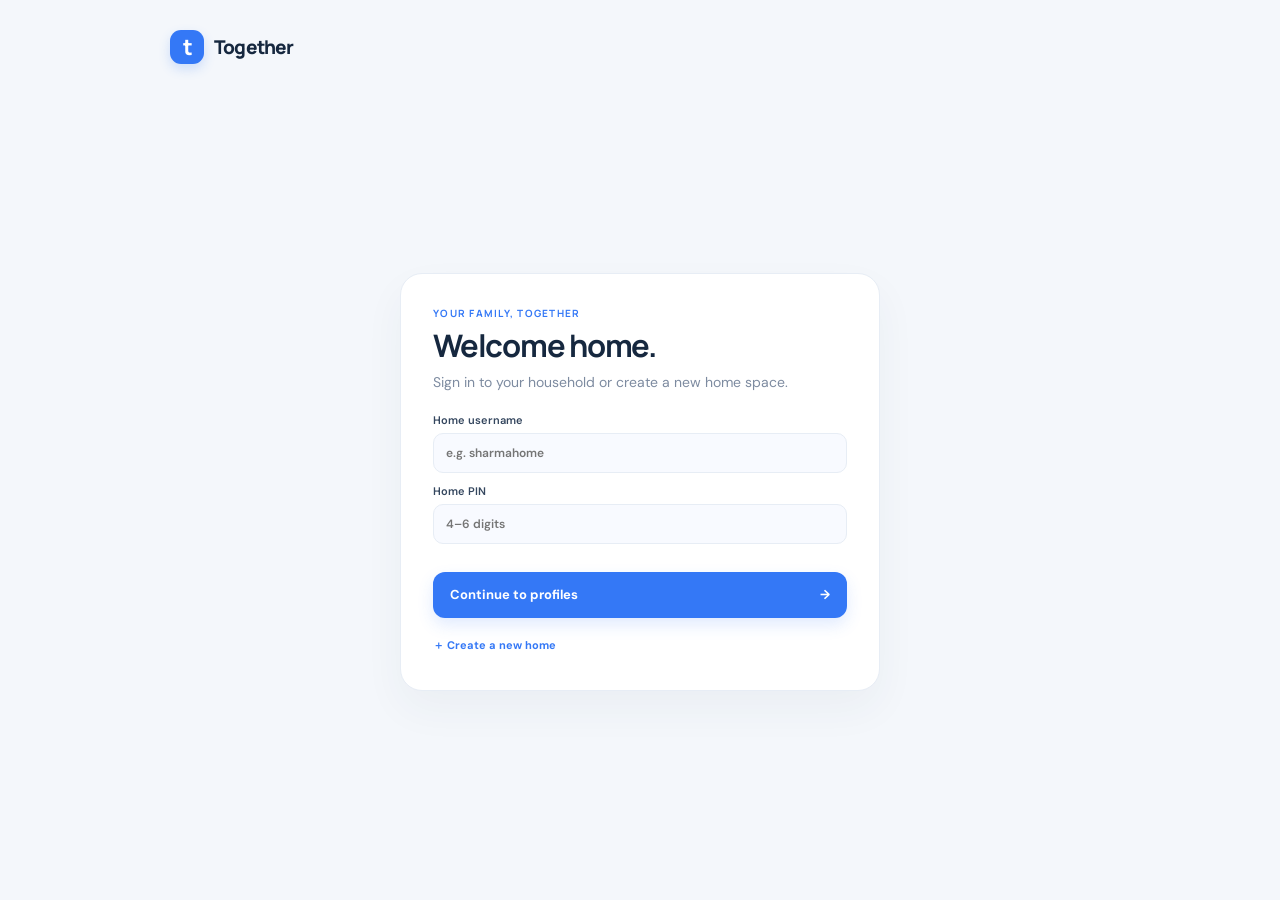
==== web/index.html @ 5fefb945 "Refresh cached web assets for task search" ====
<!doctype html>
<html lang="en">
<head>
  <meta charset="utf-8">
  <meta name="viewport" content="width=device-width, initial-scale=1, viewport-fit=cover">
  <meta name="theme-color" content="#f4f7fb">
  <title>Together — Home, in sync</title>
  <link rel="preconnect" href="https://fonts.googleapis.com">
  <link rel="preconnect" href="https://fonts.gstatic.com" crossorigin>
  <link href="https://fonts.googleapis.com/css2?family=DM+Sans:wght@400;500;600;700&family=Manrope:wght@400;500;600;700;800&display=swap" rel="stylesheet">
  <link rel="stylesheet" href="assets/styles.css?v=task-search-1">
</head>
<body>
  <div id="toast" class="toast" role="status" aria-live="polite"></div>
  <main id="app" class="app-shell">
    <section id="loading" class="loading-screen"><span class="brand-mark">t</span><p>Getting your home in sync…</p></section>

    <section id="home-screen" class="login-screen hidden">
      <div class="setup-brand"><span class="brand-mark">t</span><span>Together</span></div>
      <div class="login-card home-entry-card">
        <div class="eyebrow">YOUR FAMILY, TOGETHER</div>
        <h1>Welcome home.</h1>
        <p>Sign in to your household or create a new home space.</p>
        <form id="home-login-form">
          <label>Home username<input name="username" required minlength="3" maxlength="32" autocomplete="username" placeholder="e.g. sharmahome"></label>
          <label>Home PIN<input name="pin" type="password" required inputmode="numeric" pattern="[0-9]{4,6}" minlength="4" maxlength="6" autocomplete="current-password" placeholder="4–6 digits"></label>
          <p id="home-login-error" class="field-error" aria-live="polite"></p>
          <button class="button button-primary button-wide" type="submit">Continue to profiles <span>→</span></button>
        </form>
        <div id="home-profiles-wrap" class="home-profiles-wrap hidden"><div class="form-section-label">Choose your profile</div><div id="home-profile-list" class="profile-list"></div><form id="home-profile-login" class="hidden"><input type="hidden" name="member_id"><label id="home-profile-pin-label">Profile PIN<input name="pin" type="password" required inputmode="numeric" pattern="[0-9]{4,6}" minlength="4" maxlength="6" placeholder="4–6 digits"></label><p id="home-profile-error" class="field-error" aria-live="polite"></p><button class="button button-primary button-wide" type="submit">Open my home <span>→</span></button></form><button id="sign-out-home" class="button button-secondary button-wide" type="button">Sign out of this home</button></div>
        <button id="toggle-create-home" class="text-button home-create-toggle" type="button">＋ Create a new home</button>
        <form id="create-home-form" class="hidden">
          <div class="form-section-label">Create your home space</div>
          <label>Home name<input name="household_name" required maxlength="80" placeholder="The Sharma Home"></label>
          <label>Home username<input name="username" required minlength="3" maxlength="32" pattern="[a-zA-Z0-9._-]+" autocomplete="username" placeholder="sharmahome"></label>
          <label>Home PIN<input name="pin" type="password" required inputmode="numeric" pattern="[0-9]{4,6}" minlength="4" maxlength="6" autocomplete="new-password" placeholder="Choose 4–6 digits"></label>
          <label>Confirm home PIN<input name="confirm_home_pin" type="password" required inputmode="numeric" pattern="[0-9]{4,6}" minlength="4" maxlength="6" autocomplete="new-password" placeholder="Enter the home PIN again"></label>
          <label>Your name <span class="optional">Home organizer</span><input name="organizer_name" required maxlength="60" placeholder="Your name"></label>
          <label>Your profile PIN<input name="organizer_pin" type="password" required inputmode="numeric" pattern="[0-9]{4,6}" minlength="4" maxlength="6" autocomplete="new-password" placeholder="Choose 4–6 digits"></label>
          <label>Confirm profile PIN<input name="confirm_organizer_pin" type="password" required inputmode="numeric" pattern="[0-9]{4,6}" minlength="4" maxlength="6" autocomplete="new-password" placeholder="Enter your profile PIN again"></label>
          <p class="form-hint">Keep the home username and PIN safe. The organizer can add profiles, each with their own PIN.</p>
          <p id="create-home-error" class="field-error" aria-live="polite"></p>
          <button class="button button-primary button-wide" type="submit">Create home <span>→</span></button>
        </form>
      </div>
    </section>

    <section id="setup-screen" class="setup-screen hidden">
      <div class="setup-brand"><span class="brand-mark">t</span><span>Together</span></div>
      <div class="setup-card">
        <div class="eyebrow">A LITTLE MORE IN SYNC</div>
        <h1>Make home<br><span>work together.</span></h1>
        <p class="setup-copy">One simple place for the things your family needs to get done.</p>
        <form id="setup-form">
          <label>Family or household name<input name="household_name" required maxlength="80" placeholder="The Sharma home"></label>
          <div class="form-section-label">Set up your family members</div>
          <div id="setup-members" class="setup-members"></div>
          <button id="add-profile" class="text-button" type="button">＋ Add another person</button>
          <label>Your organizer PIN<input id="organizer-pin" type="password" inputmode="numeric" pattern="[0-9]{4,6}" minlength="4" maxlength="6" required placeholder="Choose 4–6 digits" autocomplete="new-password"></label>
          <button class="button button-primary button-wide" type="submit">Create our family space <span>→</span></button>
        </form>
        <p class="form-hint">You set your own organizer PIN. Share each family member’s private setup link so they can choose a PIN of their own.</p>
      </div>
    </section>

    <section id="login-screen" class="login-screen hidden">
      <div class="setup-brand"><span class="brand-mark">t</span><span>Together</span></div>
      <div class="login-card">
        <div class="eyebrow">WELCOME BACK</div>
        <h1>Who’s home?</h1>
        <p>Choose your name and enter your PIN to see what’s on.</p>
        <div id="profile-list" class="profile-list"></div>
        <p id="login-pending" class="pending-hint hidden" aria-live="polite"></p>
        <form id="login-form" class="hidden">
          <input type="hidden" name="member_id">
          <label id="pin-label" for="login-pin">Your PIN</label>
          <input id="login-pin" name="pin" inputmode="numeric" autocomplete="current-password" pattern="[0-9]{4,6}" minlength="4" maxlength="6" required placeholder="••••" aria-describedby="login-error">
          <p id="login-error" class="field-error" aria-live="polite"></p>
          <button class="button button-primary button-wide" type="submit">Open my tasks <span>→</span></button>
        </form>
      </div>
    </section>

    <section id="pin-setup-screen" class="setup-screen hidden">
      <div class="setup-brand"><span class="brand-mark">t</span><span>Together</span></div>
      <div class="login-card activation-card">
        <div class="eyebrow">YOUR FAMILY SPACE IS READY</div>
        <h1>Choose your PIN</h1>
        <p>Hi <strong id="invite-member-name">there</strong> — create a PIN that you’ll use when signing in.</p>
        <form id="activation-form">
          <input id="invite-token" type="hidden">
          <label for="new-pin">Create a 4–6 digit PIN</label>
          <input id="new-pin" type="password" inputmode="numeric" pattern="[0-9]{4,6}" minlength="4" maxlength="6" required autocomplete="new-password" placeholder="Choose your PIN">
          <label for="confirm-pin">Confirm your PIN</label>
          <input id="confirm-pin" type="password" inputmode="numeric" pattern="[0-9]{4,6}" minlength="4" maxlength="6" required autocomplete="new-password" placeholder="Enter it again">
          <p id="activation-error" class="field-error" aria-live="polite"></p>
          <button class="button button-primary button-wide" type="submit">Save my PIN <span>→</span></button>
        </form>
      </div>
    </section>

    <section id="dashboard" class="dashboard hidden">
      <header class="topbar">
        <a class="brand" href="#" aria-label="Together home"><span class="brand-mark">t</span><span>Together<span class="brand-period">.</span></span></a>
        <div class="topbar-actions">
          <span id="preview-badge" class="preview-badge hidden">SAMPLE PREVIEW</span>
          <button id="theme-toggle" class="icon-button theme-toggle" type="button" aria-label="Switch color theme" title="Switch color theme"><span id="theme-icon">☾</span></button>
          <button id="home-credentials-button" class="small-action hidden" type="button">Set home sign-in</button>
          <button id="change-pin-button" class="small-action" type="button">Change PIN</button>
          <div class="account-menu-wrap"><button id="account-button" class="account-button" type="button" aria-expanded="false" aria-haspopup="true"><span id="account-avatar" class="avatar">S</span><span class="account-name" id="account-name">Sam</span><span class="chevron">⌄</span></button><div id="account-menu" class="account-menu hidden"><button id="profile-signout" class="account-menu-item" type="button">Sign out</button></div></div>
        </div>
      </header>
      <div class="page-wrap">
        <section class="welcome-row">
          <div><div class="eyebrow" id="today-label">YOUR FAMILY SPACE</div><h1 id="welcome-title">Good morning, Sam</h1><p id="welcome-copy">Here’s what’s happening at home today.</p></div>
          <button id="add-task-top" class="button button-primary add-desktop" type="button"><span class="plus">＋</span> Add a task</button>
        </section>
        <nav class="view-tabs" aria-label="Task view">
          <button class="view-tab active" data-view="mine" type="button"><span class="tab-icon">◷</span> My tasks <span class="tab-count" id="my-count">0</span></button>
          <button class="view-tab" data-view="family" type="button"><span class="tab-icon">⌂</span> Family board</button>
        </nav>
        <section id="my-home" class="my-home">
          <div class="hero-card">
            <div class="hero-copy"><span class="hero-kicker">YOUR DAY, AT A GLANCE</span><h2 id="hero-title">A fresh start.</h2><p id="hero-copy">Small things add up. You’ve got this.</p><div class="hero-progress-label"><span id="hero-progress-text">0 of 0 tasks done</span><strong id="hero-percent">0%</strong></div><div class="hero-progress"><span id="hero-progress"></span></div></div>
            <div class="hero-art" aria-hidden="true"><div class="art-sun"></div><div class="art-home"><div class="art-roof"></div><div class="art-house"><span></span><i></i></div></div><div class="art-check">✓</div></div>
          </div>
          <label class="task-search"><span aria-hidden="true">⌕</span><input id="my-task-search" type="search" placeholder="Search your tasks" aria-label="Search your tasks"></label>
          <div class="section-heading"><div><h2>Your tasks</h2><p id="task-summary">Things assigned to you</p></div><button id="my-filter" class="filter-button" type="button">All <span>⌄</span></button></div>
          <div class="task-list" id="my-task-list"></div>
          <div id="my-empty" class="empty-state hidden"><div class="empty-illustration"><span>✓</span></div><h3>All clear for now</h3><p>You don’t have any tasks here. Enjoy the breathing room.</p><button class="button button-secondary" id="empty-add" type="button">Add a task</button></div>
          <div id="my-no-results" class="empty-state hidden"><h3>No matching tasks</h3><p>Try a different word or clear your search.</p><button class="button button-secondary" id="clear-my-search" type="button">Clear search</button></div>
        </section>
        <section id="family-home" class="family-home hidden">
          <div class="family-summary"><div><h2 id="family-title">The family board</h2><p>Everyone’s tasks, all in one place.</p></div><div class="family-total"><strong id="family-progress-number">0%</strong><span>tasks complete</span></div></div>
          <div class="family-stats" id="family-stats"></div>
          <div id="member-notices" class="member-notices hidden"></div>
          <label class="task-search family-task-search"><span aria-hidden="true">⌕</span><input id="family-task-search" type="search" placeholder="Search family tasks" aria-label="Search family tasks"></label>
          <div class="board-toolbar"><div class="board-filters" role="group" aria-label="Filter tasks"><button class="filter-chip selected" data-filter="all" type="button">All tasks</button><button class="filter-chip" data-filter="todo" type="button">To do</button><button class="filter-chip" data-filter="in_progress" type="button">In progress</button><button class="filter-chip" data-filter="done" type="button">Done</button></div><div class="board-tools"><label class="member-filter"><span class="sr-only">Filter by family member</span><select id="member-filter"><option value="all">Everyone</option></select></label><button id="manage-members" class="small-action hidden" type="button">＋ Family member</button></div></div>
          <div class="task-list family-list" id="family-task-list"></div>
          <div id="family-empty" class="empty-state hidden"><div class="empty-illustration"><span>＋</span></div><h3>A clean slate</h3><p>Add the first task and get the family moving.</p><button class="button button-primary" id="family-empty-add" type="button">Add a task</button></div>
          <div id="family-no-results" class="empty-state hidden"><h3>No matching tasks</h3><p>Try a different word or clear your search.</p><button class="button button-secondary" id="clear-family-search" type="button">Clear search</button></div>
        </section>
      </div>
      <nav class="mobile-nav" aria-label="Main navigation"><button class="mobile-nav-item active" data-view="mine" type="button"><span>◷</span><small>My tasks</small></button><button class="mobile-add" id="mobile-add" type="button" aria-label="Add a task">＋</button><button class="mobile-nav-item" data-view="family" type="button"><span>⌂</span><small>Family</small></button></nav>
    </section>
  </main>

  <dialog id="task-dialog" class="task-dialog">
    <form id="task-form" class="dialog-form">
      <div class="dialog-top"><div><div class="eyebrow">MAKE IT HAPPEN</div><h2>Add a task</h2></div><button id="close-dialog" class="icon-button close-button" type="button" aria-label="Close">×</button></div>
      <label>What needs to get done?<input name="title" required maxlength="140" placeholder="Pick up the documents from the bank" autocomplete="off"></label>
      <div class="two-fields"><label>Who’s doing it?<select name="assignee_id" id="assignee-select" required></select></label><label>Due date<input name="due_date" type="date"></label></div>
      <fieldset class="priority-field"><legend>How urgent is it?</legend><div class="priority-options"><label><input type="radio" name="priority" value="low"><span>Whenever</span></label><label><input type="radio" name="priority" value="normal" checked><span>Normal</span></label><label><input type="radio" name="priority" value="high"><span>Important</span></label></div></fieldset>
      <label>Anything to add? <span class="optional">Optional</span><textarea name="note" rows="2" maxlength="800" placeholder="A little more detail can help"></textarea></label>
      <button class="button button-primary button-wide" type="submit">Add to the list <span>→</span></button>
    </form>
  </dialog>
  <dialog id="task-detail-dialog" class="task-dialog task-detail-dialog">
    <div class="dialog-form">
      <div class="dialog-top"><div><div class="eyebrow">FAMILY TASK</div><h2 id="task-detail-heading">Task details</h2></div><button id="close-task-detail" class="icon-button close-button" type="button" aria-label="Close">×</button></div>
      <section id="task-details-view" class="task-details-view">
        <h3 id="detail-task-title" class="detail-title"></h3>
        <div class="task-detail-grid">
          <div class="task-detail-item"><span>Status</span><strong id="detail-task-status"></strong></div>
          <div class="task-detail-item"><span>Assigned to</span><strong id="detail-task-assignee"></strong></div>
          <div class="task-detail-item"><span>Due date</span><strong id="detail-task-due"></strong></div>
          <div class="task-detail-item"><span>Priority</span><strong id="detail-task-priority"></strong></div>
          <div class="task-detail-item task-detail-wide"><span>Description</span><p id="detail-task-note"></p></div>
          <div class="task-detail-item"><span>Created by</span><strong id="detail-task-creator"></strong></div>
          <div class="task-detail-item"><span>Created on</span><strong id="detail-task-created"></strong></div>
        </div>
        <div id="task-owner-actions" class="task-owner-actions hidden"><button id="task-detail-edit" class="button button-primary" type="button">Edit task</button><button id="task-delete-button" class="button button-danger" type="button">Delete task</button></div>
      </section>
      <form id="task-edit-form" class="dialog-form task-edit-form hidden">
        <label>Task name<input id="edit-task-title" name="title" required maxlength="140"></label>
        <div class="two-fields"><label><span id="edit-task-assignee-label">Assigned to</span><select id="edit-task-assignee" name="assignee_id" required></select></label><label>Due date<input id="edit-task-due" name="due_date" type="date"></label></div>
        <fieldset class="priority-field"><legend>Priority</legend><div class="priority-options"><label><input type="radio" name="priority" value="low"><span>Whenever</span></label><label><input type="radio" name="priority" value="normal"><span>Normal</span></label><label><input type="radio" name="priority" value="high"><span>Important</span></label></div></fieldset>
        <label>Description <span class="optional">Optional</span><textarea id="edit-task-note" name="note" rows="3" maxlength="800"></textarea></label>
        <div class="task-edit-actions"><button id="task-detail-cancel" class="button button-secondary" type="button">Cancel</button><button class="button button-primary" type="submit">Save changes</button></div>
      </form>
    </div>
  </dialog>
  <dialog id="member-dialog" class="task-dialog member-dialog">
    <form id="member-form" class="dialog-form">
      <div class="dialog-top"><div><div class="eyebrow">GROW YOUR FAMILY SPACE</div><h2>Add a family member</h2></div><button id="close-member-dialog" class="icon-button close-button" type="button" aria-label="Close">×</button></div>
      <p class="invite-copy">We’ll create a private setup link to share by WhatsApp or text. They’ll choose their own PIN.</p>
      <label>Name<input name="name" required maxlength="60" placeholder="e.g. Asha"></label>
      <label>Email <span class="optional">Optional · for email alerts later</span><input name="email" type="email" maxlength="254" placeholder="asha@example.com"></label>
      <button class="button button-primary button-wide" type="submit">Add to our family <span>→</span></button>
    </form>
  </dialog>
  <dialog id="change-pin-dialog" class="task-dialog">
    <form id="change-pin-form" class="dialog-form">
      <div class="dialog-top"><div><div class="eyebrow">YOUR PROFILE</div><h2>Change your PIN</h2></div><button id="close-change-pin" class="icon-button close-button" type="button" aria-label="Close">×</button></div>
      <label>Current profile PIN<input name="current_pin" type="password" required inputmode="numeric" pattern="[0-9]{4,6}" minlength="4" maxlength="6" autocomplete="current-password"></label>
      <label>New profile PIN<input name="new_pin" type="password" required inputmode="numeric" pattern="[0-9]{4,6}" minlength="4" maxlength="6" autocomplete="new-password"></label>
      <label>Confirm new PIN<input name="confirm_pin" type="password" required inputmode="numeric" pattern="[0-9]{4,6}" minlength="4" maxlength="6" autocomplete="new-password"></label>
      <p id="change-pin-error" class="field-error" aria-live="polite"></p>
      <button class="button button-primary button-wide" type="submit">Save new PIN <span>→</span></button>
    </form>
  </dialog>
  <dialog id="home-credentials-dialog" class="task-dialog">
    <form id="home-credentials-form" class="dialog-form">
      <div class="dialog-top"><div><div class="eyebrow">HOUSEHOLD ORGANIZER</div><h2>Set home sign-in</h2></div><button id="close-home-credentials" class="icon-button close-button" type="button" aria-label="Close">×</button></div>
      <p class="invite-copy">Set the username and PIN people enter before choosing their individual profile.</p>
      <label>Home username<input name="username" required minlength="3" maxlength="32" pattern="[a-zA-Z0-9._-]+" autocomplete="username" placeholder="e.g. familyhome"></label>
      <label>New home PIN<input name="pin" type="password" required inputmode="numeric" pattern="[0-9]{4,6}" minlength="4" maxlength="6" autocomplete="new-password" placeholder="Choose 4–6 digits"></label>
      <label>Confirm home PIN<input name="confirm_pin" type="password" required inputmode="numeric" pattern="[0-9]{4,6}" minlength="4" maxlength="6" autocomplete="new-password" placeholder="Enter it again"></label>
      <p id="home-credentials-error" class="field-error" aria-live="polite"></p>
      <button class="button button-primary button-wide" type="submit">Save home sign-in <span>→</span></button>
    </form>
  </dialog>
  <dialog id="invite-link-dialog" class="task-dialog invite-link-dialog">
    <div class="dialog-form">
      <div class="dialog-top"><div><div class="eyebrow">PROFILE SETUP</div><h2>Share a setup link</h2></div><button id="close-invite-link" class="icon-button close-button" type="button" aria-label="Close">×</button></div>
      <p class="invite-copy">Send this link privately to <strong id="invite-link-member">your family member</strong>. It expires in 7 days and lets them choose their own PIN.</p>
      <label>Private setup link<input id="invite-url" type="url" readonly></label>
      <button id="copy-invite-link" class="button button-primary button-wide" type="button">Copy link <span>⧉</span></button>
      <p class="form-hint">Anyone with this link can set up this profile. Share it only with the intended person.</p>
    </div>
  </dialog>
  <script src="assets/app.js?v=task-search-1" defer></script>
</body>
</html>
---- web/assets/styles.css ----
:root{color-scheme:light;--page:#f4f7fb;--surface:#fff;--surface-2:#f8faff;--ink:#16283f;--ink-2:#34465e;--muted:#7d8ba0;--line:#e7edf5;--blue:#3478f6;--blue-strong:#2464d9;--blue-soft:#edf4ff;--blue-pale:#dbe9ff;--green:#168568;--green-soft:#e9f7f2;--amber:#c88423;--amber-soft:#fff6e7;--red:#c24f5a;--red-soft:#fff0f1;--shadow:0 18px 42px #233c5c0c;--radius:18px;--sans:'DM Sans',system-ui,sans-serif;--display:'Manrope','DM Sans',system-ui,sans-serif;font-family:var(--sans)}:root[data-theme=dark]{color-scheme:dark;--page:#111926;--surface:#192538;--surface-2:#202f45;--ink:#f1f6ff;--ink-2:#d1def0;--muted:#91a1b8;--line:#2a3b53;--blue:#6c9dff;--blue-strong:#82acff;--blue-soft:#223858;--blue-pale:#2d4568;--green:#65c5a4;--green-soft:#213c39;--amber:#edb451;--amber-soft:#403620;--red:#f08792;--red-soft:#442b36;--shadow:0 18px 42px #0002}*{box-sizing:border-box}body{margin:0;background:var(--page);color:var(--ink);font:15px var(--sans);transition:background .2s,color .2s}button,input,select,textarea{font:inherit}button{cursor:pointer}button:focus-visible,input:focus-visible,select:focus-visible,textarea:focus-visible{outline:3px solid color-mix(in srgb,var(--blue) 35%,transparent);outline-offset:2px}.hidden{display:none!important}.sr-only{position:absolute;width:1px;height:1px;padding:0;margin:-1px;overflow:hidden;clip:rect(0,0,0,0);white-space:nowrap;border:0}.app-shell{min-height:100vh}.brand,.setup-brand{display:flex;align-items:center;gap:10px;color:var(--ink);font:800 19px var(--display);letter-spacing:-.8px;text-decoration:none}.brand-mark{width:34px;height:34px;border-radius:11px;background:var(--blue);color:white;display:grid;place-items:center;font:800 22px var(--display);letter-spacing:-2px;box-shadow:0 5px 12px #3478f633}.brand-period{color:var(--blue)}.topbar{height:72px;padding:0 max(calc((100vw - 1140px)/2),28px);display:flex;align-items:center;justify-content:space-between;background:var(--surface);border-bottom:1px solid var(--line)}.topbar-actions{display:flex;align-items:center;gap:12px}.icon-button{width:40px;height:40px;border:1px solid var(--line);background:var(--surface);color:var(--ink-2);border-radius:12px;display:grid;place-items:center;font-size:19px;transition:.15s}.icon-button:hover{background:var(--blue-soft);color:var(--blue)}.account-button{display:flex;align-items:center;gap:9px;background:transparent;border:0;color:var(--ink-2);font-size:13px;font-weight:600;padding:4px 7px;border-radius:24px}.account-button:hover{background:var(--surface-2)}.avatar{width:32px;height:32px;border-radius:50%;display:inline-grid;place-items:center;flex:0 0 auto;background:var(--blue-pale);color:var(--blue-strong);font:700 11px var(--display)}.chevron{font-size:16px;color:var(--muted);margin-left:2px}.page-wrap{max-width:1100px;margin:0 auto;padding:38px 22px 90px}.welcome-row{display:flex;justify-content:space-between;align-items:center;margin-bottom:25px}.eyebrow{font:700 10px var(--display);letter-spacing:1.25px;color:var(--blue);text-transform:uppercase}.welcome-row h1,.setup-card h1,.login-card h1{font:700 31px/1.2 var(--display);letter-spacing:-1.25px;margin:8px 0 7px}.welcome-row p,.login-card>p{color:var(--muted);margin:0;font-size:14px}.button{border:0;border-radius:12px;min-height:46px;padding:0 17px;display:inline-flex;align-items:center;justify-content:center;gap:14px;font-weight:700;font-size:13px;transition:transform .15s,background .15s}.button:hover{transform:translateY(-1px)}.button-primary{background:var(--blue);color:white;box-shadow:0 7px 16px #3478f626}.button-primary:hover{background:var(--blue-strong)}.button-primary:disabled{opacity:.55;cursor:wait}.button-secondary{background:var(--blue-soft);color:var(--blue-strong)}.button-wide{width:100%;margin-top:6px;justify-content:space-between}.plus{font-size:18px;line-height:0}.view-tabs{display:flex;gap:8px;border-bottom:1px solid var(--line);margin-bottom:23px}.view-tab{border:0;background:transparent;color:var(--muted);padding:12px 15px 13px;font-size:13px;font-weight:600;display:flex;gap:9px;align-items:center;position:relative}.view-tab.active{color:var(--blue)}.view-tab.active:after{content:"";position:absolute;height:2px;background:var(--blue);bottom:-1px;left:12px;right:12px;border-radius:3px}.tab-icon{font-size:16px}.tab-count{background:var(--blue-soft);color:var(--blue-strong);min-width:20px;height:20px;border-radius:9px;display:grid;place-items:center;font:700 10px var(--display);padding:0 5px}.hero-card{min-height:210px;overflow:hidden;background:linear-gradient(108deg,#286de3 0%,#3d82f5 58%,#5b94f8 100%);border-radius:20px;padding:26px 32px;color:white;display:flex;align-items:center;justify-content:space-between;position:relative;box-shadow:0 16px 32px #3478f62b}.hero-card:after{content:"";position:absolute;width:250px;height:250px;border:1px solid #ffffff20;border-radius:50%;right:86px;top:-115px;box-shadow:0 0 0 28px #ffffff09,0 0 0 60px #ffffff08}.hero-copy{position:relative;z-index:1;width:59%;max-width:510px}.hero-kicker{font:700 9px var(--display);letter-spacing:1.1px;color:#dceaff}.hero-copy h2{font:700 24px var(--display);letter-spacing:-.8px;margin:8px 0 4px}.hero-copy>p{font-size:12px;color:#e0eaff;margin:0 0 20px}.hero-progress-label{display:flex;justify-content:space-between;max-width:320px;font-size:10px;color:#e6efff;margin-bottom:7px}.hero-progress-label strong{font:700 11px var(--display);color:white}.hero-progress{height:6px;max-width:320px;background:#ffffff43;border-radius:10px;overflow:hidden}.hero-progress span{display:block;height:100%;width:0;background:white;border-radius:10px;transition:width .35s}.hero-art{width:230px;height:180px;position:absolute;right:5%;bottom:0}.art-sun{width:76px;height:76px;position:absolute;right:40px;top:12px;border-radius:50%;background:#f5ce75;opacity:.95}.art-home{position:absolute;bottom:0;left:20px;width:155px;height:145px}.art-roof{position:absolute;left:7px;top:18px;border-left:72px solid transparent;border-right:72px solid transparent;border-bottom:65px solid #e7f2ff;filter:drop-shadow(0 5px 4px #174b9a26)}.art-house{position:absolute;top:81px;left:30px;width:96px;height:65px;background:#f7fbff;border-radius:4px 4px 0 0}.art-house span{position:absolute;left:15px;bottom:0;width:25px;height:43px;border-radius:12px 12px 0 0;background:#9ec3ff}.art-house i{position:absolute;right:13px;bottom:20px;width:22px;height:20px;background:#d1e4ff;border-radius:2px}.art-check{position:absolute;right:13px;bottom:48px;width:36px;height:36px;background:#fff;color:#3379ee;border-radius:50%;display:grid;place-items:center;font-weight:800;box-shadow:0 6px 20px #18458a35}.section-heading{display:flex;justify-content:space-between;align-items:center;margin:29px 0 12px}.section-heading h2,.family-summary h2{font:700 17px var(--display);letter-spacing:-.4px;margin:0 0 4px}.section-heading p,.family-summary p{color:var(--muted);font-size:11px;margin:0}.filter-button{border:1px solid var(--line);background:var(--surface);color:var(--ink-2);border-radius:9px;padding:8px 10px;font-size:11px}.filter-button span{margin-left:9px;color:var(--muted)}.task-list{display:flex;flex-direction:column;gap:9px}.task-card{display:flex;align-items:flex-start;gap:13px;background:var(--surface);border:1px solid var(--line);border-radius:14px;padding:15px 17px;box-shadow:0 2px 5px #25364b05;transition:border .15s,transform .15s}.task-card:hover{border-color:color-mix(in srgb,var(--blue) 30%,var(--line));transform:translateY(-1px)}.task-check{margin-top:1px;width:22px;height:22px;border:1.5px solid #c5d1e0;border-radius:7px;background:var(--surface);color:var(--blue);display:grid;place-items:center;flex:0 0 auto;font-size:12px;padding:0}.task-check:hover,.task-check.checked{border-color:var(--blue);background:var(--blue);color:white}.task-main{min-width:0;flex:1}.task-title-row{display:flex;align-items:center;gap:8px}.task-title-row h3{margin:0;color:var(--ink-2);font-size:13px;font-weight:600;line-height:1.45}.task-note{margin:4px 0 0;color:var(--muted);font-size:11px;line-height:1.45}.task-meta{display:flex;align-items:center;gap:13px;margin-top:8px;flex-wrap:wrap}.due-pill,.assignee{display:inline-flex;align-items:center;gap:5px;color:var(--muted);font-size:10px}.due-pill>span{font-size:12px}.due-pill.overdue{color:var(--red);font-weight:600}.avatar-xs{width:20px;height:20px;font-size:8px}.status-pill,.priority-badge{border-radius:7px;padding:5px 8px;font-size:9px;font-weight:600;white-space:nowrap}.status-todo{background:var(--blue-soft);color:var(--blue-strong)}.status-in_progress{background:var(--amber-soft);color:var(--amber)}.status-done{background:var(--green-soft);color:var(--green)}.priority-badge{background:var(--red-soft);color:var(--red);padding:4px 6px}.is-done .task-title-row h3{color:var(--muted);text-decoration:line-through}.empty-state{text-align:center;padding:37px 20px;background:var(--surface);border:1px dashed var(--line);border-radius:16px;margin-top:12px}.empty-illustration{width:52px;height:52px;border-radius:17px;background:var(--blue-soft);color:var(--blue);display:grid;place-items:center;margin:0 auto 12px;font-size:21px}.empty-state h3{font:700 16px var(--display);margin:0 0 5px}.empty-state p{font-size:12px;color:var(--muted);max-width:300px;margin:0 auto 16px;line-height:1.5}.family-summary{display:flex;justify-content:space-between;align-items:center;margin:8px 0 18px}.family-total{text-align:right;display:flex;flex-direction:column;gap:2px}.family-total strong{font:800 22px var(--display);color:var(--blue)}.family-total span{font-size:10px;color:var(--muted)}.family-stats{display:grid;grid-template-columns:repeat(3,1fr);gap:12px;margin-bottom:18px}.stat-card{border:1px solid var(--line);background:var(--surface);border-radius:14px;padding:14px 16px;display:grid;grid-template-columns:32px auto;grid-template-rows:auto auto;column-gap:9px;align-items:center}.stat-icon{grid-row:1/3;width:32px;height:32px;border-radius:10px;background:var(--blue-soft);color:var(--blue);display:grid;place-items:center}.stat-in_progress .stat-icon{background:var(--amber-soft);color:var(--amber)}.stat-done .stat-icon{background:var(--green-soft);color:var(--green)}.stat-value{font:700 20px var(--display);line-height:1.2}.stat-label{font-size:10px;color:var(--muted)}.board-toolbar{display:flex;justify-content:space-between;align-items:center;gap:12px;margin:19px 0 12px}.board-filters{display:flex;align-items:center;gap:5px;flex-wrap:wrap}.filter-chip{border:1px solid transparent;background:transparent;color:var(--muted);border-radius:8px;padding:8px 10px;font-size:10px;font-weight:600}.filter-chip.selected{background:var(--blue-soft);border-color:var(--blue-pale);color:var(--blue-strong)}.member-filter select{border:1px solid var(--line);background:var(--surface);color:var(--ink-2);border-radius:8px;padding:8px 25px 8px 10px;font-size:10px}.family-list .task-card{padding-top:13px;padding-bottom:13px}.task-dialog{padding:0;border:1px solid var(--line);border-radius:20px;background:var(--surface);color:var(--ink);width:min(520px,calc(100vw - 24px));max-height:min(92vh,760px);box-shadow:0 24px 90px #10233b40}.task-dialog::backdrop{background:#12243a77;backdrop-filter:blur(3px)}.dialog-form{padding:24px;display:flex;flex-direction:column;gap:15px}.dialog-top{display:flex;align-items:flex-start;justify-content:space-between;margin-bottom:1px}.dialog-top h2{font:700 22px var(--display);margin:4px 0 0;letter-spacing:-.6px}.close-button{font-size:24px}.dialog-form label,.setup-card label{display:flex;flex-direction:column;gap:6px;color:var(--ink-2);font-size:11px;font-weight:600}.dialog-form input:not([type=radio]),.dialog-form select,.dialog-form textarea,.setup-card input,.login-card input{width:100%;border:1px solid var(--line);border-radius:10px;background:var(--surface-2);color:var(--ink);padding:11px 12px;font-size:12px;outline:none}.dialog-form input::placeholder,.dialog-form textarea::placeholder,.setup-card input::placeholder{color:#a1adbd}.dialog-form textarea{resize:vertical;min-height:62px}.two-fields{display:grid;grid-template-columns:1fr 1fr;gap:12px}.priority-field{padding:0;border:0;margin:0}.priority-field legend{color:var(--ink-2);font-size:11px;font-weight:600;margin-bottom:7px}.priority-options{display:flex;gap:7px}.priority-options label{flex:1;cursor:pointer}.priority-options input{position:absolute;opacity:0;pointer-events:none}.priority-options span{display:block;text-align:center;border:1px solid var(--line);border-radius:9px;padding:9px 5px;background:var(--surface-2);font-size:10px;color:var(--muted)}.priority-options input:checked+span{border-color:var(--blue);background:var(--blue-soft);color:var(--blue-strong)}.optional{font-weight:400;color:var(--muted);margin-left:3px}.mobile-nav{display:none}.setup-screen,.login-screen{min-height:100vh;padding:30px 20px;display:flex;flex-direction:column;align-items:center}.setup-brand{align-self:flex-start;width:min(940px,100%);margin:0 auto 30px}.setup-card,.login-card{width:min(480px,100%);margin:auto;background:var(--surface);border:1px solid var(--line);border-radius:22px;padding:32px;box-shadow:var(--shadow)}.setup-card h1{font-size:34px;margin-top:12px}.setup-card h1 span{color:var(--blue)}.setup-copy{color:var(--muted);font-size:13px;line-height:1.55;margin:0 0 22px}.setup-card form{display:flex;flex-direction:column;gap:13px}.form-section-label{border-top:1px solid var(--line);padding-top:15px;font:700 10px var(--display);letter-spacing:.3px;color:var(--ink-2)}.profile-entry{border:1px solid var(--line);padding:13px;border-radius:12px;display:flex;flex-direction:column;gap:11px;background:var(--surface-2)}.profile-entry-head{display:flex;align-items:center;gap:8px;color:var(--ink-2);font-size:11px;margin-bottom:1px}.entry-number{width:22px;height:22px;border-radius:7px;background:var(--blue-soft);color:var(--blue);display:grid;place-items:center;font:700 10px var(--display)}.remove-profile{margin-left:auto;border:0;background:transparent;color:var(--muted);font-size:18px}.text-button{align-self:flex-start;border:0;background:transparent;color:var(--blue);font-size:11px;font-weight:700;padding:5px 0}.form-hint{font-size:10px;color:var(--muted);line-height:1.5;margin:14px 0 0}.login-card h1{margin:7px 0}.login-card>p{line-height:1.5;margin-bottom:18px}.profile-list{display:flex;flex-direction:column;gap:7px;margin-bottom:16px}.profile-option{display:flex;align-items:center;gap:11px;border:1px solid var(--line);border-radius:12px;background:var(--surface-2);color:var(--ink-2);padding:9px 12px;text-align:left;font-weight:600;font-size:12px}.profile-option:hover,.profile-option.selected{border-color:var(--blue);background:var(--blue-soft)}.profile-arrow{margin-left:auto;color:var(--muted)}.avatar-large{width:38px;height:38px;font-size:12px}.login-card form{display:flex;flex-direction:column;gap:8px}.login-card form label{font-size:11px;font-weight:600;color:var(--ink-2)}.field-error{min-height:0;color:var(--red);font-size:10px;margin:0}.toast{position:fixed;z-index:10;left:50%;bottom:24px;transform:translate(-50%,20px);opacity:0;pointer-events:none;max-width:calc(100vw - 30px);padding:12px 17px;background:#192c46;color:white;border-radius:10px;box-shadow:0 10px 35px #0d1e3830;font-size:12px;transition:.22s}.toast.visible{transform:translate(-50%,0);opacity:1}.loading-screen{min-height:100vh;display:flex;flex-direction:column;align-items:center;justify-content:center;color:var(--muted);font-size:12px}.loading-screen .brand-mark{width:45px;height:45px;font-size:28px;margin-bottom:12px}@media(max-width:680px){.topbar{height:62px;padding:0 17px}.page-wrap{padding:27px 15px 102px}.account-name,.chevron{display:none}.topbar-actions{gap:8px}.welcome-row{align-items:flex-start;margin-bottom:17px}.welcome-row h1{font-size:24px;letter-spacing:-.8px;margin-top:6px}.welcome-row p{font-size:12px}.add-desktop{display:none}.view-tabs{margin-bottom:16px}.view-tab{padding:11px 12px;font-size:11px;gap:6px}.hero-card{min-height:185px;padding:21px 20px;border-radius:17px}.hero-copy{width:73%}.hero-copy h2{font-size:20px}.hero-copy>p{max-width:190px;line-height:1.45;margin-bottom:17px}.hero-art{right:-40px;transform:scale(.78);transform-origin:bottom right;opacity:.84}.hero-card:after{right:20px}.section-heading{margin-top:24px}.task-card{padding:13px 12px;gap:10px}.status-pill{font-size:8px;padding:5px 6px}.task-title-row h3{font-size:12px}.task-meta{gap:8px}.family-summary h2{font-size:16px}.family-stats{gap:7px}.stat-card{padding:11px 9px;grid-template-columns:25px auto;column-gap:6px}.stat-icon{width:25px;height:25px;border-radius:8px;font-size:11px}.stat-value{font-size:17px}.stat-label{font-size:9px}.board-toolbar{align-items:flex-start;flex-direction:column}.board-filters{width:100%;justify-content:space-between}.filter-chip{padding:7px 8px}.member-filter select{width:100%}.member-filter{width:100%}.mobile-nav{position:fixed;display:flex;z-index:5;bottom:0;left:0;right:0;height:68px;padding:5px max(calc((100vw - 450px)/2),20px) calc(5px + env(safe-area-inset-bottom));justify-content:space-around;align-items:center;background:color-mix(in srgb,var(--surface) 94%,transparent);border-top:1px solid var(--line);backdrop-filter:blur(16px)}.mobile-nav-item{width:90px;height:52px;display:flex;flex-direction:column;align-items:center;justify-content:center;gap:3px;background:transparent;border:0;color:var(--muted)}.mobile-nav-item>span{font-size:18px;line-height:1}.mobile-nav-item small{font-size:9px;font-weight:600}.mobile-nav-item.active{color:var(--blue)}.mobile-add{width:46px;height:46px;border:0;border-radius:16px;background:var(--blue);color:white;font-size:26px;line-height:1;box-shadow:0 7px 17px #3478f640}.task-dialog{align-self:end;margin:0 auto 0;border-radius:20px 20px 0 0;width:100%;max-width:560px;max-height:92dvh}.dialog-form{padding:20px 18px calc(19px + env(safe-area-inset-bottom));gap:13px}.setup-screen,.login-screen{padding:22px 15px}.setup-brand{margin-bottom:18px}.setup-card,.login-card{padding:23px 19px;border-radius:18px}.setup-card h1{font-size:30px}.two-fields{gap:8px}.two-fields label{min-width:0}.setup-card input,.dialog-form input:not([type=radio]),.dialog-form select{padding:10px 9px;font-size:11px}}@media(max-width:390px){.hero-art{right:-57px;transform:scale(.67);opacity:.66}.hero-copy{width:81%}.hero-copy>p{max-width:165px}.welcome-row h1{font-size:22px}.status-pill{display:none}.task-card{gap:8px;padding:12px 10px}.family-stats{gap:5px}.stat-card{padding:10px 6px;column-gap:5px}.stat-value{font-size:15px}}@media(prefers-reduced-motion:reduce){*,*::before,*::after{scroll-behavior:auto!important;transition:none!important;animation:none!important}}

.board-tools{display:flex;align-items:center;gap:8px}.small-action{border:1px solid var(--line);background:var(--surface);color:var(--blue-strong);border-radius:8px;padding:8px 10px;font-size:10px;font-weight:700}.small-action:hover{background:var(--blue-soft)}@media(max-width:680px){.board-tools{width:100%;justify-content:space-between}.small-action{padding:9px 10px}}
.preview-badge{border:1px solid var(--blue-pale);border-radius:20px;background:var(--blue-soft);color:var(--blue-strong);padding:6px 9px;font:700 9px var(--display);letter-spacing:.45px}
.home-entry-card{max-width:500px}.home-entry-card>p{margin-bottom:20px}.home-entry-card form{display:flex;flex-direction:column;gap:11px}.home-entry-card form label{display:flex;flex-direction:column;gap:6px;color:var(--ink-2);font-size:11px;font-weight:600}.home-entry-card input{width:100%;border:1px solid var(--line);border-radius:10px;background:var(--surface-2);color:var(--ink);padding:11px 12px;font-size:12px}.home-create-toggle{margin-top:15px}.home-legacy-link{display:block;margin-top:16px;padding-top:13px;border-top:1px solid var(--line);color:var(--muted);font-size:10px}.home-profiles-wrap{margin-top:22px;padding-top:5px}.home-profiles-wrap .form-section-label{margin-bottom:12px}.home-entry-card #create-home-form{margin-top:18px;padding-top:15px;border-top:1px solid var(--line)}.home-entry-card #create-home-form .form-hint{margin:0 0 3px}.home-profiles-wrap .profile-list{margin-bottom:12px}
.task-search{display:flex;align-items:center;gap:10px;width:100%;min-height:46px;padding:0 14px;border:1px solid var(--line);border-radius:12px;background:var(--surface);color:var(--muted);transition:border-color .15s,box-shadow .15s}.task-search:focus-within{border-color:var(--blue);box-shadow:0 0 0 3px color-mix(in srgb,var(--blue) 12%,transparent)}.task-search>span{color:var(--blue);font-size:22px;line-height:1}.task-search input{width:100%;min-width:0;border:0;outline:0;background:transparent;color:var(--ink);font-size:13px}.task-search input::placeholder{color:var(--muted)}#my-home>.task-search{margin-top:18px}.family-task-search{margin:16px 0 12px}
.account-menu-wrap{position:relative}.account-menu{position:absolute;z-index:8;right:0;top:calc(100% + 9px);min-width:150px;padding:6px;background:var(--surface);border:1px solid var(--line);border-radius:12px;box-shadow:0 12px 32px #14294420}.account-menu-item{width:100%;border:0;border-radius:8px;background:transparent;color:var(--ink-2);padding:10px 12px;text-align:left;font-size:12px;font-weight:600}.account-menu-item:hover{background:var(--blue-soft);color:var(--blue-strong)}.home-entry-card #sign-out-home{margin-top:0}
.task-title-button{padding:0;border:0;background:transparent;color:inherit;text-align:left;font:inherit}.task-title-button h3{margin:0;font:inherit;font-weight:700}.task-title-button:hover h3{color:var(--blue)}.task-details-trigger{border:0;background:transparent;color:var(--blue-strong);padding:3px 4px;font-size:10px;font-weight:700}.task-details-trigger:hover{text-decoration:underline}.task-detail-dialog{width:min(560px,calc(100vw - 24px));overflow-y:auto}.task-detail-dialog>.dialog-form{gap:18px}.task-details-view{display:flex;flex-direction:column;gap:18px}.detail-title{margin:0;font:700 22px/1.35 var(--display);letter-spacing:-.5px;overflow-wrap:anywhere}.task-detail-grid{display:grid;grid-template-columns:1fr 1fr;gap:10px}.task-detail-item{min-width:0;border:1px solid var(--line);border-radius:12px;background:var(--surface-2);padding:12px;display:flex;flex-direction:column;gap:6px}.task-detail-item>span{font-size:10px;color:var(--muted);font-weight:600}.task-detail-item strong{font-size:12px;color:var(--ink-2);overflow-wrap:anywhere}.task-detail-item p{font-size:12px;line-height:1.55;color:var(--ink-2);margin:0;white-space:pre-wrap;overflow-wrap:anywhere}.task-detail-wide{grid-column:1/-1}.task-owner-actions,.task-edit-actions{display:flex;gap:9px;align-items:center}.task-owner-actions .button{flex:1}.button-danger{border:1px solid var(--red-soft);border-radius:12px;min-height:46px;padding:0 15px;background:var(--red-soft);color:var(--red);font-weight:700;font-size:12px}.button-danger:hover{filter:brightness(.97)}.task-edit-form{display:flex;flex-direction:column;gap:15px;padding:0}.task-edit-actions{justify-content:flex-end;margin-top:3px}.task-edit-actions .button{min-width:120px}@media(max-width:680px){.task-detail-dialog>.dialog-form{padding:20px 18px calc(19px + env(safe-area-inset-bottom));gap:16px}.detail-title{font-size:19px}.task-detail-grid{gap:8px}.task-detail-item{padding:10px}.task-detail-item strong,.task-detail-item p{font-size:11px}.task-owner-actions{flex-direction:column}.task-owner-actions .button{width:100%}.task-edit-actions .button{flex:1;min-width:0}}
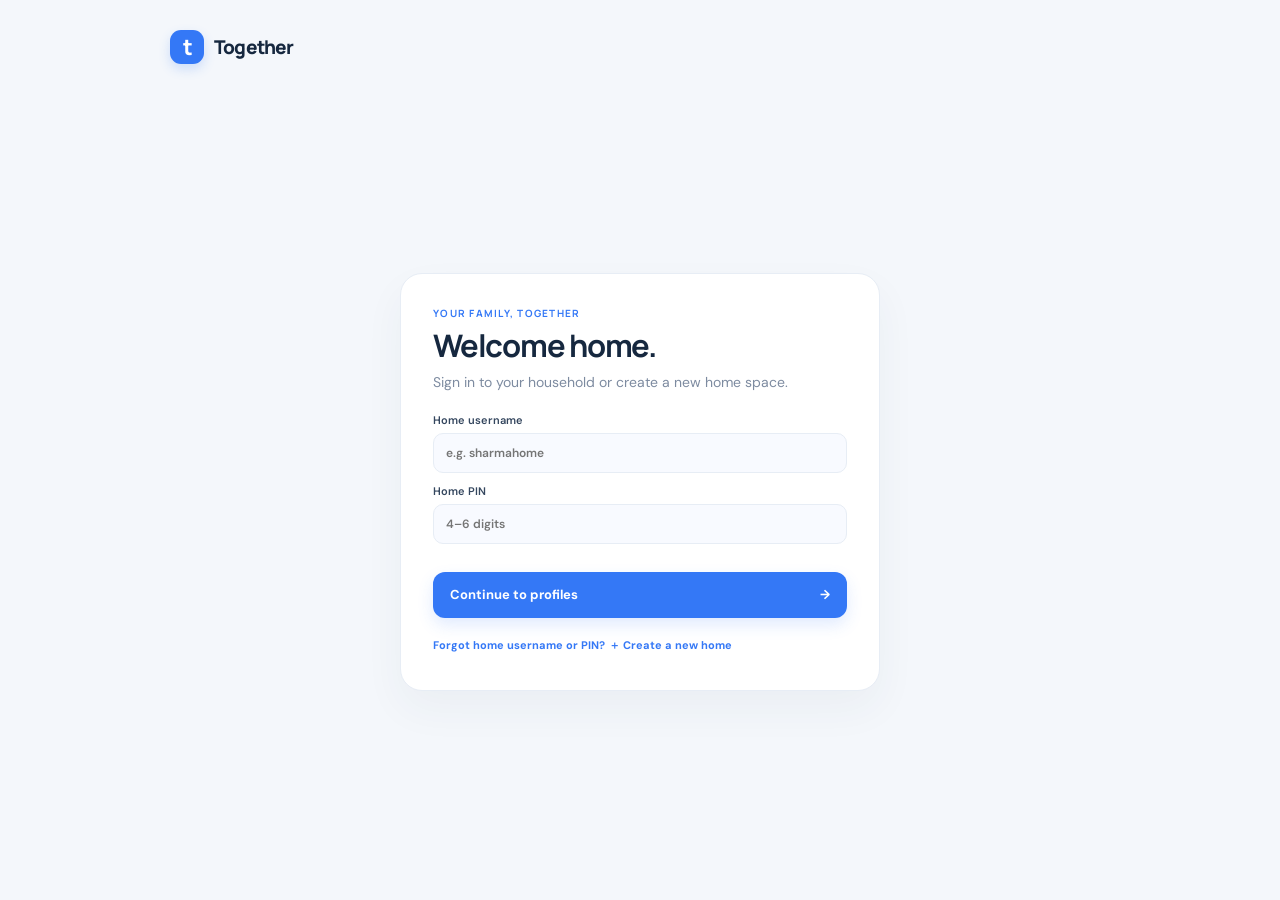
==== commit ee868c7a: "Add household recovery options" ====
--- a/web/index.html
+++ b/web/index.html
@@ -8,7 +8,8 @@
   <link rel="preconnect" href="https://fonts.googleapis.com">
   <link rel="preconnect" href="https://fonts.gstatic.com" crossorigin>
   <link href="https://fonts.googleapis.com/css2?family=DM+Sans:wght@400;500;600;700&family=Manrope:wght@400;500;600;700;800&display=swap" rel="stylesheet">
-  <link rel="stylesheet" href="assets/styles.css?v=task-search-1">
+  <link rel="stylesheet" href="assets/styles.css?v=recovery-1">
+  <link rel="stylesheet" href="assets/recovery.css?v=recovery-1">
 </head>
 <body>
   <div id="toast" class="toast" role="status" aria-live="polite"></div>
@@ -27,7 +28,8 @@
           <p id="home-login-error" class="field-error" aria-live="polite"></p>
           <button class="button button-primary button-wide" type="submit">Continue to profiles <span>→</span></button>
         </form>
-        <div id="home-profiles-wrap" class="home-profiles-wrap hidden"><div class="form-section-label">Choose your profile</div><div id="home-profile-list" class="profile-list"></div><form id="home-profile-login" class="hidden"><input type="hidden" name="member_id"><label id="home-profile-pin-label">Profile PIN<input name="pin" type="password" required inputmode="numeric" pattern="[0-9]{4,6}" minlength="4" maxlength="6" placeholder="4–6 digits"></label><p id="home-profile-error" class="field-error" aria-live="polite"></p><button class="button button-primary button-wide" type="submit">Open my home <span>→</span></button></form><button id="sign-out-home" class="button button-secondary button-wide" type="button">Sign out of this home</button></div>
+        <button id="forgot-home-button" class="text-button recovery-link" type="button">Forgot home username or PIN?</button>
+        <div id="home-profiles-wrap" class="home-profiles-wrap hidden"><div class="form-section-label">Choose your profile</div><div id="home-profile-list" class="profile-list"></div><button id="home-profile-reset-toggle" class="text-button recovery-link" type="button">Forgot a profile PIN?</button><form id="home-profile-reset-form" class="hidden recovery-inline-form"><div class="form-section-label">Reset a profile PIN</div><label>Profile to reset<select name="member_id" required></select></label><label>Home username<input name="username" required minlength="3" maxlength="32" autocomplete="username" placeholder="Your home username"></label><label>Home PIN<input name="home_pin" type="password" required inputmode="numeric" pattern="[0-9]{4,6}" minlength="4" maxlength="6" autocomplete="current-password"></label><label>New profile PIN<input name="new_pin" type="password" required inputmode="numeric" pattern="[0-9]{4,6}" minlength="4" maxlength="6" autocomplete="new-password"></label><label>Confirm new profile PIN<input name="confirm_pin" type="password" required inputmode="numeric" pattern="[0-9]{4,6}" minlength="4" maxlength="6" autocomplete="new-password"></label><p id="home-profile-reset-error" class="field-error" aria-live="polite"></p><button class="button button-primary button-wide" type="submit">Save new profile PIN <span>→</span></button></form><form id="home-profile-login" class="hidden"><input type="hidden" name="member_id"><label id="home-profile-pin-label">Profile PIN<input name="pin" type="password" required inputmode="numeric" pattern="[0-9]{4,6}" minlength="4" maxlength="6" placeholder="4–6 digits"></label><p id="home-profile-error" class="field-error" aria-live="polite"></p><button class="button button-primary button-wide" type="submit">Open my home <span>→</span></button></form><button id="sign-out-home" class="button button-secondary button-wide" type="button">Sign out of this home</button></div>
         <button id="toggle-create-home" class="text-button home-create-toggle" type="button">＋ Create a new home</button>
         <form id="create-home-form" class="hidden">
           <div class="form-section-label">Create your home space</div>
@@ -135,7 +137,7 @@
           <div class="family-stats" id="family-stats"></div>
           <div id="member-notices" class="member-notices hidden"></div>
           <label class="task-search family-task-search"><span aria-hidden="true">⌕</span><input id="family-task-search" type="search" placeholder="Search family tasks" aria-label="Search family tasks"></label>
-          <div class="board-toolbar"><div class="board-filters" role="group" aria-label="Filter tasks"><button class="filter-chip selected" data-filter="all" type="button">All tasks</button><button class="filter-chip" data-filter="todo" type="button">To do</button><button class="filter-chip" data-filter="in_progress" type="button">In progress</button><button class="filter-chip" data-filter="done" type="button">Done</button></div><div class="board-tools"><label class="member-filter"><span class="sr-only">Filter by family member</span><select id="member-filter"><option value="all">Everyone</option></select></label><button id="manage-members" class="small-action hidden" type="button">＋ Family member</button></div></div>
+          <div class="board-toolbar"><div class="board-filters" role="group" aria-label="Filter tasks"><button class="filter-chip selected" data-filter="all" type="button">All tasks</button><button class="filter-chip" data-filter="todo" type="button">To do</button><button class="filter-chip" data-filter="in_progress" type="button">In progress</button><button class="filter-chip" data-filter="done" type="button">Done</button></div><div class="board-tools"><label class="member-filter"><span class="sr-only">Filter by family member</span><select id="member-filter"><option value="all">Everyone</option></select></label><button id="recovery-options-button" class="small-action hidden" type="button">Recovery options</button><button id="manage-members" class="small-action hidden" type="button">＋ Family member</button></div></div>
           <div class="task-list family-list" id="family-task-list"></div>
           <div id="family-empty" class="empty-state hidden"><div class="empty-illustration"><span>＋</span></div><h3>A clean slate</h3><p>Add the first task and get the family moving.</p><button class="button button-primary" id="family-empty-add" type="button">Add a task</button></div>
           <div id="family-no-results" class="empty-state hidden"><h3>No matching tasks</h3><p>Try a different word or clear your search.</p><button class="button button-secondary" id="clear-family-search" type="button">Clear search</button></div>
@@ -210,6 +212,63 @@
       <button class="button button-primary button-wide" type="submit">Save home sign-in <span>→</span></button>
     </form>
   </dialog>
+  <dialog id="home-recovery-dialog" class="task-dialog recovery-dialog">
+    <div class="dialog-form">
+      <div class="dialog-top"><div><div class="eyebrow">HOUSEHOLD ACCESS</div><h2>Recover home sign-in</h2></div><button id="close-home-recovery" class="icon-button close-button" type="button" aria-label="Close">×</button></div>
+      <p class="invite-copy">Choose one way to prove you’re an organizer. Recovery replaces the home username and PIN and gives you a fresh recovery code.</p>
+      <form id="recover-home-code-form" class="recovery-method-form">
+        <div class="form-section-label">Use your recovery code</div>
+        <label>One-time recovery code<input name="recovery_code" required minlength="20" maxlength="40" autocomplete="off" placeholder="ABCD-EF12-…"></label>
+        <label>New home username<input name="username" required minlength="3" maxlength="32" pattern="[a-zA-Z0-9._-]+" autocomplete="username" placeholder="Choose a username"></label>
+        <label>New home PIN<input name="pin" type="password" required inputmode="numeric" pattern="[0-9]{4,6}" minlength="4" maxlength="6" autocomplete="new-password"></label>
+        <label>Confirm new home PIN<input name="confirm_pin" type="password" required inputmode="numeric" pattern="[0-9]{4,6}" minlength="4" maxlength="6" autocomplete="new-password"></label>
+        <p id="recover-home-code-error" class="field-error" aria-live="polite"></p>
+        <button class="button button-primary button-wide" type="submit">Recover with code <span>→</span></button>
+      </form>
+      <form id="recover-home-organizer-form" class="recovery-method-form">
+        <div class="form-section-label">Use your backup organizer profile</div>
+        <label>Home name<input name="household_name" required maxlength="80" placeholder="The Sharma Home"></label>
+        <label>Backup organizer’s profile name<input name="organizer_name" required maxlength="60" placeholder="Their profile name"></label>
+        <label>Backup organizer’s profile PIN<input name="organizer_pin" type="password" required inputmode="numeric" pattern="[0-9]{4,6}" minlength="4" maxlength="6" autocomplete="current-password"></label>
+        <label>New home username<input name="username" required minlength="3" maxlength="32" pattern="[a-zA-Z0-9._-]+" autocomplete="username" placeholder="Choose a username"></label>
+        <label>New home PIN<input name="pin" type="password" required inputmode="numeric" pattern="[0-9]{4,6}" minlength="4" maxlength="6" autocomplete="new-password"></label>
+        <label>Confirm new home PIN<input name="confirm_pin" type="password" required inputmode="numeric" pattern="[0-9]{4,6}" minlength="4" maxlength="6" autocomplete="new-password"></label>
+        <p id="recover-home-organizer-error" class="field-error" aria-live="polite"></p>
+        <button class="button button-secondary button-wide" type="submit">Recover as backup organizer <span>→</span></button>
+      </form>
+    </div>
+  </dialog>
+  <dialog id="recovery-code-dialog" class="task-dialog">
+    <div class="dialog-form">
+      <div class="dialog-top"><div><div class="eyebrow">SAVE THIS SOMEWHERE SAFE</div><h2>Your recovery code</h2></div><button id="close-recovery-code" class="icon-button close-button" type="button" aria-label="Close">×</button></div>
+      <p class="invite-copy">This code is shown only once. Save it in a private place. It can replace the home username and PIN, so don’t share it with anyone.</p>
+      <label>One-time recovery code<input id="recovery-code-value" readonly autocomplete="off"></label>
+      <button id="copy-recovery-code" class="button button-primary button-wide" type="button">Copy recovery code <span>⧉</span></button>
+      <button id="done-recovery-code" class="button button-secondary button-wide" type="button">I’ve saved it</button>
+    </div>
+  </dialog>
+  <dialog id="recovery-options-dialog" class="task-dialog recovery-dialog">
+    <div class="dialog-form">
+      <div class="dialog-top"><div><div class="eyebrow">HOUSEHOLD ORGANIZER</div><h2>Recovery options</h2></div><button id="close-recovery-options" class="icon-button close-button" type="button" aria-label="Close">×</button></div>
+      <p id="recovery-options-status" class="invite-copy">Loading recovery settings…</p>
+      <form id="recovery-code-form" class="recovery-method-form">
+        <div class="form-section-label">Create or replace the recovery code</div>
+        <p class="form-hint recovery-form-hint">Replacing it immediately invalidates the old code. The new code will be shown once.</p>
+        <label>Your profile PIN<input name="current_pin" type="password" required inputmode="numeric" pattern="[0-9]{4,6}" minlength="4" maxlength="6" autocomplete="current-password"></label>
+        <p id="recovery-code-error" class="field-error" aria-live="polite"></p>
+        <button class="button button-primary button-wide" type="submit">Generate recovery code <span>→</span></button>
+      </form>
+      <form id="backup-organizer-form" class="recovery-method-form hidden">
+        <div class="form-section-label">Choose one backup organizer</div>
+        <p class="form-hint recovery-form-hint">They can recover the home username and PIN with their profile name and profile PIN. This also gives them organizer access to manage family profiles and home settings. Only an active profile can be selected.</p>
+        <label>Backup organizer<select name="member_id"><option value="">No backup organizer</option></select></label>
+        <label>Your profile PIN<input name="current_pin" type="password" required inputmode="numeric" pattern="[0-9]{4,6}" minlength="4" maxlength="6" autocomplete="current-password"></label>
+        <p id="backup-organizer-error" class="field-error" aria-live="polite"></p>
+        <button class="button button-secondary button-wide" type="submit">Save backup organizer <span>→</span></button>
+      </form>
+      <p id="backup-organizer-limited" class="form-hint hidden">Only the original organizer can choose or change the backup organizer.</p>
+    </div>
+  </dialog>
   <dialog id="invite-link-dialog" class="task-dialog invite-link-dialog">
     <div class="dialog-form">
       <div class="dialog-top"><div><div class="eyebrow">PROFILE SETUP</div><h2>Share a setup link</h2></div><button id="close-invite-link" class="icon-button close-button" type="button" aria-label="Close">×</button></div>
@@ -219,6 +278,6 @@
       <p class="form-hint">Anyone with this link can set up this profile. Share it only with the intended person.</p>
     </div>
   </dialog>
-  <script src="assets/app.js?v=task-search-1" defer></script>
+  <script src="assets/app.js?v=recovery-1" defer></script>
 </body>
 </html>
--- a/web/assets/recovery.css
+++ b/web/assets/recovery.css
@@ -0,0 +1 @@
+.profile-option-name{display:flex;flex-direction:column;gap:2px}.profile-option-name small{color:var(--muted);font-size:9px;font-weight:500}.recovery-link{margin-top:12px}.recovery-inline-form{display:flex;flex-direction:column;gap:12px;padding:14px;border:1px solid var(--line);border-radius:12px;background:var(--surface-2)}.recovery-inline-form label,.recovery-method-form label{display:flex;flex-direction:column;gap:6px;color:var(--ink-2);font-size:11px;font-weight:600}.recovery-inline-form input,.recovery-inline-form select,.recovery-method-form input,.recovery-method-form select{width:100%;border:1px solid var(--line);border-radius:10px;background:var(--surface-2);color:var(--ink);padding:11px 12px;font-size:12px}.recovery-method-form{display:flex;flex-direction:column;gap:12px;border-top:1px solid var(--line);padding-top:15px}.recovery-dialog{width:min(540px,calc(100vw - 24px))}.recovery-dialog>.dialog-form{max-height:min(90vh,820px);overflow-y:auto}.recovery-dialog .invite-copy{line-height:1.5}.recovery-form-hint{margin:-6px 0 0}.recovery-dialog .button-wide{margin-top:0}.recovery-dialog #recovery-options-status{margin:0;color:var(--ink-2);font-size:12px;line-height:1.5}.recovery-dialog #recovery-code-value{font:700 15px ui-monospace,SFMono-Regular,Consolas,monospace;letter-spacing:.8px}.board-tools{flex-wrap:wrap}.recovery-inline-form .button-wide{margin-top:0}@media(max-width:680px){.recovery-dialog{align-self:end;margin:0 auto 0;width:100%;max-width:560px;max-height:92dvh;border-radius:20px 20px 0 0}.recovery-dialog>.dialog-form{max-height:92dvh;padding:20px 18px calc(19px + env(safe-area-inset-bottom));gap:13px}.recovery-link{font-size:11px}.recovery-inline-form{padding:12px}.recovery-method-form{gap:10px}}
